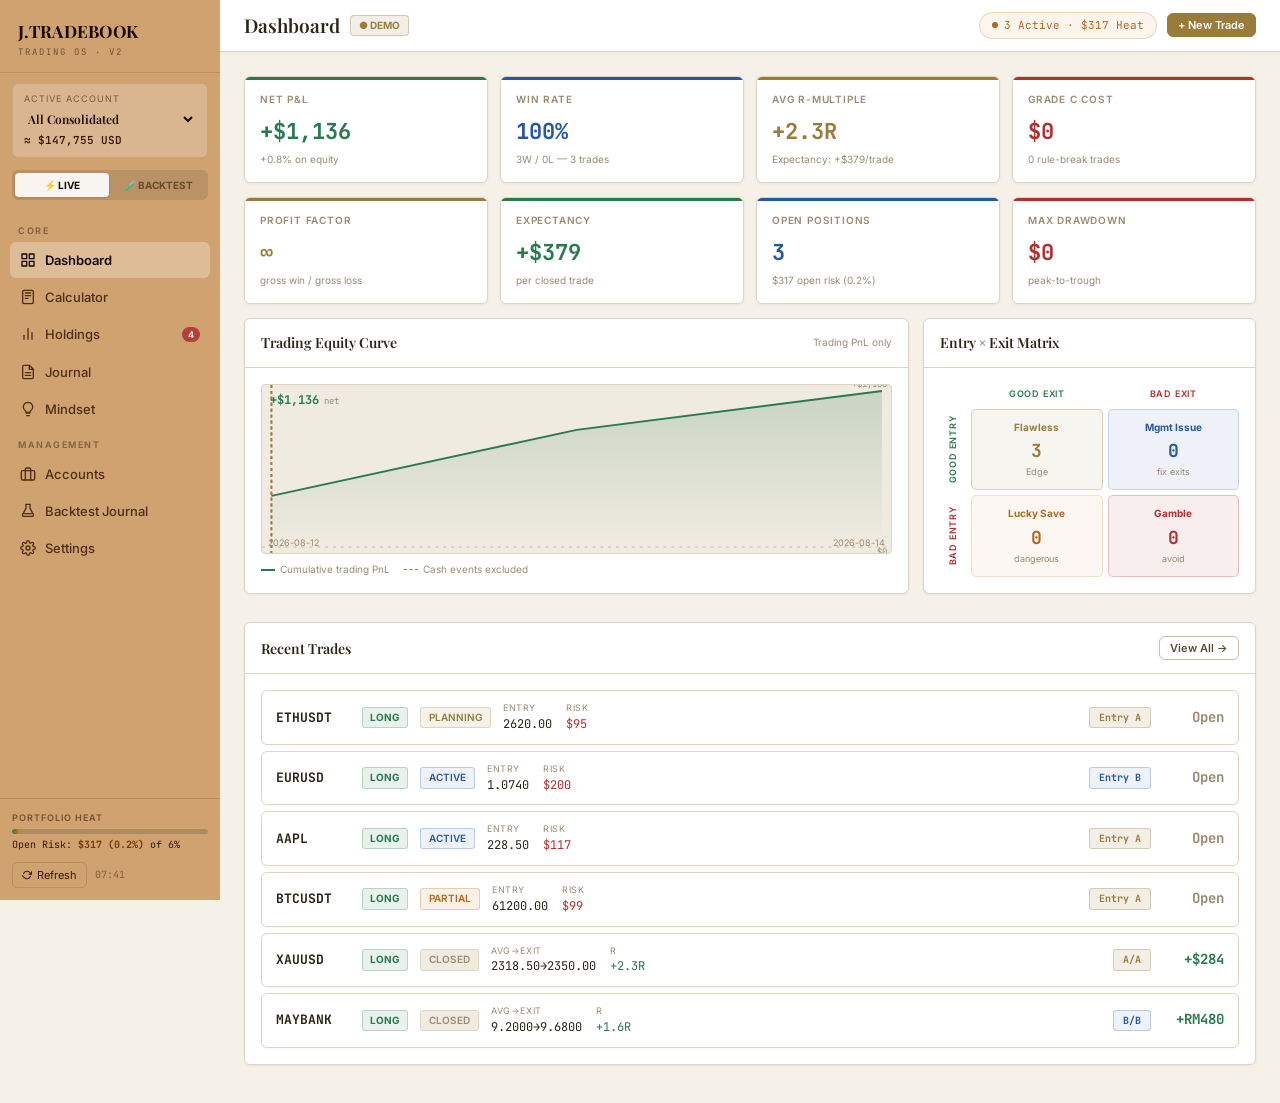
==== projects/public/index.html @ 76ce9bfc "Holdings: per-fill capital breakdown, add-to-position sizer, live risk, take-profit slider" ====
<!DOCTYPE html>
<html lang="en">
<head>
  <meta charset="UTF-8">
  <meta name="viewport" content="width=device-width, initial-scale=1.0">
  <title>J.Tradebook — Trading OS</title>
  <link rel="preconnect" href="https://fonts.googleapis.com">
  <link rel="preconnect" href="https://fonts.gstatic.com" crossorigin>
  <link href="https://fonts.googleapis.com/css2?family=Playfair+Display:wght@400;600;700&family=JetBrains+Mono:wght@400;500;600&family=Inter:wght@300;400;500;600&display=swap" rel="stylesheet">
  <link rel="stylesheet" href="css/base.css?v=14">
  <link rel="stylesheet" href="css/layout.css?v=14">
  <link rel="stylesheet" href="css/components.css?v=14">
</head>
<body>

  <div class="shell">

  <!-- Sidebar -->
  <nav id="sidebar">
    <div class="sb-brand">
      <div class="sb-title">J.TRADEBOOK</div>
      <div class="sb-sub">Trading OS · V2</div>
    </div>

    <!-- Account switcher -->
    <div class="sb-acct">
      <div class="sb-acct-label">Active Account</div>
      <select class="sb-acct-select" id="acct-switch" onchange="setActiveAccount(this.value)"></select>
      <div class="sb-acct-bal" id="acct-switch-bal">—</div>
    </div>

    <!-- Mode toggle -->
    <div class="sb-mode">
      <button class="sb-mode-btn active" id="btn-live" onclick="setMode('LIVE')">⚡ LIVE</button>
      <button class="sb-mode-btn" id="btn-backtest" onclick="setMode('BACKTEST')">🧪 BACKTEST</button>
    </div>

    <div class="sb-nav">
      <div class="sb-sec">Core</div>
      <div class="nav-item" data-page="p-dashboard" onclick="nav('p-dashboard')">
        <svg class="nav-icon" viewBox="0 0 24 24" fill="none" stroke="currentColor" stroke-width="2" stroke-linecap="round" stroke-linejoin="round"><rect x="3" y="3" width="7" height="7"/><rect x="14" y="3" width="7" height="7"/><rect x="14" y="14" width="7" height="7"/><rect x="3" y="14" width="7" height="7"/></svg>
        Dashboard
      </div>
      <div class="nav-item" data-page="p-calculator" onclick="nav('p-calculator')">
        <svg class="nav-icon" viewBox="0 0 24 24" fill="none" stroke="currentColor" stroke-width="2" stroke-linecap="round" stroke-linejoin="round"><rect x="4" y="2" width="16" height="20" rx="2"/><line x1="8" y1="6" x2="16" y2="6"/><line x1="8" y1="10" x2="16" y2="10"/><line x1="8" y1="14" x2="12" y2="14"/></svg>
        Calculator
      </div>
      <div class="nav-item" data-page="p-holdings" onclick="nav('p-holdings')">
        <svg class="nav-icon" viewBox="0 0 24 24" fill="none" stroke="currentColor" stroke-width="2" stroke-linecap="round" stroke-linejoin="round"><line x1="18" y1="20" x2="18" y2="10"/><line x1="12" y1="20" x2="12" y2="4"/><line x1="6" y1="20" x2="6" y2="14"/></svg>
        Holdings<span class="nav-badge" id="badge-holdings" style="display:none">0</span>
      </div>
      <div class="nav-item" data-page="p-journal" onclick="nav('p-journal')">
        <svg class="nav-icon" viewBox="0 0 24 24" fill="none" stroke="currentColor" stroke-width="2" stroke-linecap="round" stroke-linejoin="round"><path d="M14 2H6a2 2 0 0 0-2 2v16a2 2 0 0 0 2 2h12a2 2 0 0 0 2-2V8z"/><polyline points="14 2 14 8 20 8"/><line x1="16" y1="13" x2="8" y2="13"/><line x1="16" y1="17" x2="8" y2="17"/></svg>
        Journal<span class="nav-badge" id="badge-journal" style="display:none">0</span>
      </div>
      <div class="nav-item" data-page="p-mindset" onclick="nav('p-mindset')">
        <svg class="nav-icon" viewBox="0 0 24 24" fill="none" stroke="currentColor" stroke-width="2" stroke-linecap="round" stroke-linejoin="round"><path d="M9 18h6"/><path d="M10 22h4"/><path d="M12 2a7 7 0 0 0-4 12.7c.6.5 1 1.3 1 2.1v.2h6v-.2c0-.8.4-1.6 1-2.1A7 7 0 0 0 12 2z"/></svg>
        Mindset
      </div>

      <div class="sb-sec">Management</div>
      <div class="nav-item" data-page="p-accounts" onclick="nav('p-accounts')">
        <svg class="nav-icon" viewBox="0 0 24 24" fill="none" stroke="currentColor" stroke-width="2" stroke-linecap="round" stroke-linejoin="round"><rect x="2" y="7" width="20" height="14" rx="2"/><path d="M16 21V5a2 2 0 0 0-2-2h-4a2 2 0 0 0-2 2v16"/></svg>
        Accounts
      </div>
      <div class="nav-item" data-page="p-backtest" onclick="nav('p-backtest')">
        <svg class="nav-icon" viewBox="0 0 24 24" fill="none" stroke="currentColor" stroke-width="2" stroke-linecap="round" stroke-linejoin="round"><path d="M9 2v6l-5 9a2 2 0 0 0 1.8 3h12.4a2 2 0 0 0 1.8-3l-5-9V2"/><line x1="9" y1="2" x2="15" y2="2"/><line x1="7" y1="16" x2="17" y2="16"/></svg>
        Backtest Journal
      </div>
      <div class="nav-item" data-page="p-settings" onclick="nav('p-settings')">
        <svg class="nav-icon" viewBox="0 0 24 24" fill="none" stroke="currentColor" stroke-width="2" stroke-linecap="round" stroke-linejoin="round"><circle cx="12" cy="12" r="3"/><path d="M19.4 15a1.65 1.65 0 0 0 .33 1.82l.06.06a2 2 0 0 1-2.83 2.83l-.06-.06a1.65 1.65 0 0 0-1.82-.33 1.65 1.65 0 0 0-1 1.51V21a2 2 0 0 1-4 0v-.09A1.65 1.65 0 0 0 9 19.4a1.65 1.65 0 0 0-1.82.33l-.06.06a2 2 0 0 1-2.83-2.83l.06-.06A1.65 1.65 0 0 0 4.6 15a1.65 1.65 0 0 0-1.51-1H3a2 2 0 0 1 0-4h.09A1.65 1.65 0 0 0 4.6 9a1.65 1.65 0 0 0-.33-1.82l-.06-.06a2 2 0 0 1 2.83-2.83l.06.06A1.65 1.65 0 0 0 9 4.6a1.65 1.65 0 0 0 1-1.51V3a2 2 0 0 1 4 0v.09a1.65 1.65 0 0 0 1 1.51 1.65 1.65 0 0 0 1.82-.33l.06-.06a2 2 0 0 1 2.83 2.83l-.06.06a1.65 1.65 0 0 0-.33 1.82V9a1.65 1.65 0 0 0 1.51 1H21a2 2 0 0 1 0 4h-.09a1.65 1.65 0 0 0-1.51 1z"/></svg>
        Settings
      </div>
    </div>

    <div class="sb-foot">
      <div class="heat-label">Portfolio Heat</div>
      <div class="heat-bar"><div class="heat-fill" id="sb-heat-fill"></div></div>
      <div class="heat-val" id="sb-heat-val">Open Risk: <span>—</span></div>
      <div style="margin-top:10px;display:flex;align-items:center;gap:8px;">
        <button onclick="_refreshData()" id="sb-refresh-btn" title="Refresh" style="display:flex;align-items:center;gap:5px;padding:5px 9px;border:1px solid rgba(100,60,20,0.2);border-radius:var(--radius-sm);background:transparent;color:var(--sb-text);font-size:11px;cursor:pointer;">
          <svg width="10" height="10" viewBox="0 0 24 24" fill="none" stroke="currentColor" stroke-width="2.5" stroke-linecap="round" stroke-linejoin="round"><polyline points="23 4 23 10 17 10"/><path d="M3.51 9a9 9 0 0 1 14.85-3.36L23 10M1 14l4.64 4.36A9 9 0 0 0 20.49 15"/></svg>
          Refresh
        </button>
        <span id="sb-last-updated" style="font-size:10px;color:var(--sb-text);opacity:0.5;font-family:var(--mono);">—</span>
      </div>
    </div>
  </nav>
  <div class="sb-backdrop" id="sb-backdrop" onclick="closeSidebar()"></div>

  <!-- Main -->
  <main id="main">
    <header class="topbar">
      <div class="topbar-l">
        <button class="hamburger" onclick="openSidebar()" aria-label="Menu">
          <svg viewBox="0 0 24 24" fill="none" stroke-width="2" stroke-linecap="round"><line x1="3" y1="6" x2="21" y2="6"/><line x1="3" y1="12" x2="21" y2="12"/><line x1="3" y1="18" x2="21" y2="18"/></svg>
        </button>
        <div class="page-title" id="page-title">Dashboard</div>
        <div class="mock-badge" id="mock-badge">🧪 BACKTEST</div>
      </div>
      <div class="topbar-r">
        <div class="heat-badge" id="topbar-heat"><div class="dot"></div><span id="topbar-heat-txt">—</span></div>
        <button class="btn btn-gold btn-sm" onclick="nav('p-calculator')">+ New Trade</button>
      </div>
    </header>

    <div class="content">
      <div class="page" id="p-dashboard"></div>
      <div class="page" id="p-calculator"></div>
      <div class="page" id="p-holdings"></div>
      <div class="page" id="p-journal"></div>
      <div class="page" id="p-mindset"></div>
      <div class="page" id="p-accounts"></div>
      <div class="page" id="p-backtest"></div>
      <div class="page" id="p-settings"></div>
    </div>
  </main>

  </div><!-- /.shell -->

  <!-- Mobile bottom nav -->
  <nav id="mobile-nav">
    <div class="mobile-nav-inner">
      <div class="mobile-tab" data-page="p-dashboard" onclick="nav('p-dashboard')">
        <svg class="mobile-tab-icon" viewBox="0 0 24 24" fill="none" stroke="currentColor" stroke-width="2" stroke-linecap="round" stroke-linejoin="round"><rect x="3" y="3" width="7" height="7"/><rect x="14" y="3" width="7" height="7"/><rect x="14" y="14" width="7" height="7"/><rect x="3" y="14" width="7" height="7"/></svg>
        <span>Dash</span>
      </div>
      <div class="mobile-tab" data-page="p-calculator" onclick="nav('p-calculator')">
        <svg class="mobile-tab-icon" viewBox="0 0 24 24" fill="none" stroke="currentColor" stroke-width="2" stroke-linecap="round" stroke-linejoin="round"><rect x="4" y="2" width="16" height="20" rx="2"/><line x1="8" y1="6" x2="16" y2="6"/><line x1="8" y1="10" x2="16" y2="10"/></svg>
        <span>Calc</span>
      </div>
      <div class="mobile-tab" data-page="p-holdings" onclick="nav('p-holdings')">
        <svg class="mobile-tab-icon" viewBox="0 0 24 24" fill="none" stroke="currentColor" stroke-width="2" stroke-linecap="round" stroke-linejoin="round"><line x1="18" y1="20" x2="18" y2="10"/><line x1="12" y1="20" x2="12" y2="4"/><line x1="6" y1="20" x2="6" y2="14"/></svg>
        <span>Holdings</span>
      </div>
      <div class="mobile-tab" data-page="p-journal" onclick="nav('p-journal')">
        <svg class="mobile-tab-icon" viewBox="0 0 24 24" fill="none" stroke="currentColor" stroke-width="2" stroke-linecap="round" stroke-linejoin="round"><path d="M14 2H6a2 2 0 0 0-2 2v16a2 2 0 0 0 2 2h12a2 2 0 0 0 2-2V8z"/><polyline points="14 2 14 8 20 8"/></svg>
        <span>Journal</span>
      </div>
    </div>
  </nav>

  <!-- Modal + toast mount points -->
  <div id="modal-root"></div>
  <div id="toast-wrap"></div>

  <!-- Loader -->
  <div id="app-loader" style="position:fixed;inset:0;background:#f0ebe2;display:flex;align-items:center;justify-content:center;z-index:9999;flex-direction:column;gap:12px;">
    <div style="font-family:'Playfair Display',serif;font-size:22px;font-weight:700;color:#1c1108;">J.Tradebook</div>
    <div style="font-size:13px;color:#7a6550;">Loading your data...</div>
  </div>

  <!-- Scripts — load order matters -->
  <script src="js/data.js?v=14"></script>
  <script src="js/utils.js?v=14"></script>
  <script src="js/charts.js?v=14"></script>
  <script src="js/ui.js?v=14"></script>
  <script src="js/router.js?v=14"></script>
  <script src="pages/dashboard.js?v=14"></script>
  <script src="pages/calculator.js?v=14"></script>
  <script src="pages/holdings.js?v=14"></script>
  <script src="pages/journal.js?v=14"></script>
  <script src="pages/mindset.js?v=14"></script>
  <script src="pages/accounts.js?v=14"></script>
  <script src="pages/backtest.js?v=14"></script>
  <script src="pages/settings.js?v=14"></script>
  <script src="js/app.js?v=14"></script>

</body>
</html>
---- projects/public/css/base.css ----
/* ============================================================
   J.TRADEBOOK V2 — BASE (design tokens, resets, typography)
   ============================================================ */
:root{
  /* Sidebar */
  --sb-bg:#cfa270; --sb-text:#3a1a06; --sb-active:rgba(255,255,255,0.28); --sb-w:220px;

  /* Surfaces (cream light theme) */
  --bg:#f5f0e8; --surface:#fff; --surface2:#f0ebe0;
  --border:#ddd5c0; --border2:#c8bda8;
  --text:#2c2416; --text2:#5c4e38; --muted:#9a8a72;

  /* Accents */
  --gold:#9a7c3a; --gold2:#b89448; --gold-dim:rgba(154,124,58,0.10);
  --green:#2a7a50; --green-bg:rgba(42,122,80,0.10); --green-bd:rgba(42,122,80,0.25);
  --red:#b03030;   --red-bg:rgba(176,48,48,0.08);   --red-bd:rgba(176,48,48,0.25);
  --blue:#2558a0;  --blue-bg:rgba(37,88,160,0.08);
  --amber:#b06820;

  --r:6px; --radius-sm:5px;
  --font-d:'Playfair Display',Georgia,'Times New Roman',serif;
  --font:'Inter',-apple-system,BlinkMacSystemFont,'Segoe UI',Roboto,Helvetica,Arial,sans-serif;
  --font-body:var(--font);
  --mono:'JetBrains Mono',ui-monospace,'SF Mono',Menlo,Consolas,'Liberation Mono',monospace;
  --font-mono:var(--mono);
}

*{margin:0;padding:0;box-sizing:border-box;}
html,body{height:100%;}
body{background:var(--bg);color:var(--text);font-family:var(--font);font-size:13.5px;line-height:1.55;
  -webkit-font-smoothing:antialiased;-moz-osx-font-smoothing:grayscale;text-rendering:optimizeLegibility;
  -webkit-text-size-adjust:100%;}

a{color:inherit;text-decoration:none;}
button{font-family:var(--font);cursor:pointer;}
input,select,textarea{font-family:var(--font);}

/* Typographic helpers */
.mono{font-family:var(--mono);}
.text-pos{color:var(--green);}
.text-neg{color:var(--red);}
.text-muted{color:var(--muted);}
.text-gold{color:var(--gold);}

/* Scrollbar */
::-webkit-scrollbar{width:5px;height:5px;}
::-webkit-scrollbar-thumb{background:var(--border2);border-radius:3px;}
::-webkit-scrollbar-track{background:transparent;}
---- projects/public/css/layout.css ----
/* ============================================================
   J.TRADEBOOK V2 — LAYOUT (shell, sidebar, topbar, mobile nav)
   ============================================================ */

/* SHELL — sidebar + main are flex columns; overlap is structurally impossible */
.shell{display:flex;align-items:stretch;min-height:100vh;}

/* SIDEBAR (in-flow on desktop, sticky) */
#sidebar{width:var(--sb-w);flex:0 0 var(--sb-w);background:var(--sb-bg);position:sticky;top:0;align-self:flex-start;height:100vh;display:flex;flex-direction:column;z-index:300;overflow-y:auto;}
.sb-brand{padding:18px 18px 12px;border-bottom:1px solid rgba(100,60,20,0.2);}
.sb-title{font-family:var(--font-d);font-size:17px;font-weight:700;color:#1a0800;letter-spacing:0.3px;}
.sb-sub{font-family:var(--mono);font-size:9px;color:rgba(58,26,6,0.6);letter-spacing:2px;text-transform:uppercase;margin-top:2px;}

/* Account switcher */
.sb-acct{margin:10px 12px 4px;background:rgba(255,255,255,0.22);border:1px solid rgba(100,60,20,0.15);border-radius:var(--r);padding:8px 11px;position:relative;}
.sb-acct-label{font-size:9px;color:rgba(58,26,6,0.6);text-transform:uppercase;letter-spacing:1px;margin-bottom:3px;}
.sb-acct-select{width:100%;background:transparent;border:none;outline:none;font-family:var(--font-d);font-size:12px;color:#1a0800;font-weight:600;cursor:pointer;}
.sb-acct-bal{font-family:var(--mono);font-size:11px;color:#3a1a06;font-weight:600;margin-top:2px;}

/* Mode toggle */
.sb-mode{margin:8px 12px;display:flex;background:rgba(0,0,0,0.1);border-radius:var(--r);padding:3px;gap:2px;}
.sb-mode-btn{flex:1;padding:6px;border-radius:4px;font-size:10px;font-weight:700;text-align:center;cursor:pointer;border:none;background:transparent;color:rgba(58,26,6,0.6);transition:all 0.15s;}
.sb-mode-btn.active{background:rgba(255,255,255,0.9);color:#1a0800;box-shadow:0 1px 3px rgba(0,0,0,0.1);}
.sb-mode-btn.active.mock{background:var(--blue);color:#fff;}

/* Nav */
.sb-nav{padding:6px 10px;flex:1;}
.sb-sec{font-size:9px;color:rgba(58,26,6,0.5);text-transform:uppercase;letter-spacing:1.5px;padding:10px 8px 4px;font-weight:600;}
.nav-item{display:flex;align-items:center;gap:9px;padding:8px 10px;border-radius:var(--r);cursor:pointer;color:var(--sb-text);font-size:13px;font-weight:500;margin-bottom:1px;transition:all 0.15s;opacity:0.85;}
.nav-item:hover{background:rgba(255,255,255,0.2);opacity:1;}
.nav-item.active{background:var(--sb-active);color:#1a0800;font-weight:600;opacity:1;}
.nav-icon{width:16px;height:16px;flex-shrink:0;}
.nav-badge{margin-left:auto;background:var(--red);color:#fff;font-size:9px;font-weight:700;padding:1px 6px;border-radius:10px;}

/* Sidebar footer — portfolio heat */
.sb-foot{padding:12px;border-top:1px solid rgba(100,60,20,0.2);}
.heat-label{font-size:9px;color:rgba(58,26,6,0.6);text-transform:uppercase;letter-spacing:1px;margin-bottom:4px;font-weight:600;}
.heat-bar{height:5px;background:rgba(0,0,0,0.15);border-radius:3px;overflow:hidden;margin-bottom:3px;}
.heat-fill{height:100%;width:0%;background:linear-gradient(90deg,#2a7a50,#c47a20);border-radius:3px;transition:width .3s;}
.heat-val{font-family:var(--mono);font-size:10px;color:#3a1a06;}
.heat-val span{color:#7a3800;font-weight:700;}

/* MAIN — flexes to fill the rest; never sits under the sidebar */
#main{flex:1 1 0;min-width:0;min-height:100vh;display:flex;flex-direction:column;}
.topbar{background:var(--surface);border-bottom:1px solid var(--border);padding:0 24px;height:52px;display:flex;align-items:center;justify-content:space-between;position:sticky;top:0;z-index:90;box-shadow:0 1px 3px rgba(44,36,22,0.05);}
.topbar-l{display:flex;align-items:center;gap:10px;}
.page-title{font-family:var(--font-d);font-size:19px;font-weight:600;}
.mock-badge{display:none;background:rgba(37,88,160,.1);border:1px solid rgba(37,88,160,.3);border-radius:4px;padding:2px 8px;font-size:10px;color:var(--blue);font-weight:700;}
.topbar-r{display:flex;align-items:center;gap:10px;}
.heat-badge{display:flex;align-items:center;gap:6px;background:rgba(196,122,32,.08);border:1px solid rgba(196,122,32,.25);border-radius:20px;padding:4px 12px;font-family:var(--mono);font-size:11px;color:var(--amber);}
.dot{width:6px;height:6px;border-radius:50%;background:var(--amber);animation:pulse 2s infinite;}
@keyframes pulse{0%,100%{opacity:1}50%{opacity:.35}}

.content{padding:24px;flex:1;}
.page{display:none;}
.page.active{display:block;}

/* MOBILE NAV */
#mobile-nav{display:none;position:fixed;bottom:0;left:0;right:0;background:var(--surface);border-top:1px solid var(--border);padding:8px 0 calc(10px + env(safe-area-inset-bottom));z-index:200;box-shadow:0 -2px 10px rgba(44,36,22,.06);}
.mobile-nav-inner{display:flex;justify-content:space-around;}
.mobile-tab{display:flex;flex-direction:column;align-items:center;gap:3px;padding:5px 12px;cursor:pointer;font-size:9px;color:var(--muted);text-transform:uppercase;letter-spacing:.8px;}
.mobile-tab.active{color:var(--gold);}
.mobile-tab-icon{width:18px;height:18px;}

/* Hamburger (mobile sidebar toggle) */
.hamburger{display:none;background:none;border:none;padding:4px;margin-right:4px;}
.hamburger svg{width:20px;height:20px;stroke:var(--text);}
.sb-backdrop{display:none;position:fixed;inset:0;background:rgba(0,0,0,.3);z-index:290;}

@media(max-width:900px){
  /* off-canvas drawer: fixed removes it from flow so main is full width */
  #sidebar{position:fixed;top:0;left:0;bottom:0;height:100vh;flex-basis:auto;transform:translateX(-100%);transition:transform .2s;width:min(84vw,280px);box-shadow:2px 0 18px rgba(0,0,0,.18);}
  #sidebar.open{transform:translateX(0);}
  .sb-backdrop.show{display:block;}
  /* leave room for the fixed bottom nav (incl. iOS home indicator) */
  #main{padding-bottom:calc(78px + env(safe-area-inset-bottom));}
  #mobile-nav{display:block;}
  .topbar{padding:0 12px;gap:8px;height:50px;}
  .page-title{font-size:16px;}
  .content{padding:12px;}
  .hamburger{display:block;}
  /* compact heat badge stays visible so open risk is glanceable on mobile */
  .heat-badge{padding:3px 9px;font-size:10px;gap:4px;}
  .topbar-r{gap:6px;}
}
@media(max-width:400px){
  .heat-badge{display:none;}   /* very narrow: drop badge, heat still in drawer + Holdings banner */
}
---- projects/public/css/components.css ----
/* ============================================================
   J.TRADEBOOK V2 — COMPONENTS
   ============================================================ */

/* KPI — fluid: fills the row, wraps gracefully at any width */
.kpi-row{display:grid;grid-template-columns:repeat(auto-fit,minmax(155px,1fr));gap:12px;margin-bottom:14px;}
.kpi{background:var(--surface);border:1px solid var(--border);border-radius:var(--r);padding:15px;position:relative;overflow:hidden;box-shadow:0 1px 3px rgba(44,36,22,0.05);}
.kpi::after{content:'';position:absolute;top:0;left:0;right:0;height:3px;}
.kpi.g::after{background:var(--green)} .kpi.r::after{background:var(--red)}
.kpi.o::after{background:var(--gold)} .kpi.b::after{background:var(--blue)}
.kpi-l{font-size:10px;color:var(--muted);text-transform:uppercase;letter-spacing:.8px;margin-bottom:7px;font-weight:600;}
.kpi-v{font-family:var(--mono);font-size:22px;font-weight:700;}
.kpi-v.g{color:var(--green)} .kpi-v.r{color:var(--red)} .kpi-v.o{color:var(--gold)} .kpi-v.b{color:var(--blue)}
.kpi-s{font-size:10px;color:var(--muted);margin-top:3px;}

/* CARD */
.card{background:var(--surface);border:1px solid var(--border);border-radius:var(--r);box-shadow:0 1px 3px rgba(44,36,22,0.05);margin-bottom:14px;}
.card-h{padding:13px 16px;border-bottom:1px solid var(--border);display:flex;align-items:center;justify-content:space-between;gap:10px;}
.card-t{font-family:var(--font-d);font-size:14px;font-weight:600;}
.card-b{padding:16px;}
.g32{display:grid;grid-template-columns:2fr 1fr;gap:14px;margin-bottom:14px;}
@media(max-width:1040px){ .g32{grid-template-columns:1fr;} }
.divider{height:1px;background:var(--border);margin:14px 0;}
.empty{text-align:center;color:var(--muted);font-size:12px;padding:28px 10px;}

/* EQUITY */
.eq{width:100%;height:170px;background:var(--surface2);border-radius:4px;border:1px solid var(--border);position:relative;overflow:hidden;}
.eq-grid{position:absolute;left:0;right:0;border-top:1px dashed var(--border);}
.eq-legend{display:flex;gap:14px;margin-top:8px;}
.eq-legend > div{display:flex;align-items:center;gap:5px;font-size:10px;color:var(--muted);}

/* MATRIX */
.mx{display:grid;grid-template-columns:26px 1fr 1fr;grid-template-rows:20px 1fr 1fr;gap:5px;}
.mx-l{display:flex;align-items:center;justify-content:center;font-size:9px;color:var(--muted);text-transform:uppercase;letter-spacing:.8px;font-weight:600;text-align:center;}
.mx-c{padding:10px 8px;border-radius:5px;border:1px solid var(--border);background:var(--surface2);text-align:center;}
.mc-n{font-size:10px;font-weight:700;margin-bottom:2px;}
.mc-v{font-family:var(--mono);font-size:18px;font-weight:700;margin-top:2px;}
.mc-s{font-size:9px;color:var(--muted);}
.mx-aa{background:rgba(154,124,58,.08);border-color:rgba(154,124,58,.3);} .mx-aa .mc-n{color:var(--gold);}
.mx-ab{background:var(--blue-bg);border-color:rgba(37,88,160,.2);} .mx-ab .mc-n{color:var(--blue);}
.mx-ba{background:rgba(196,122,32,.06);border-color:rgba(196,122,32,.2);} .mx-ba .mc-n{color:var(--amber);}
.mx-bb{background:var(--red-bg);border-color:var(--red-bd);} .mx-bb .mc-n{color:var(--red);}

/* TRADE ROWS */
.tlist{display:flex;flex-direction:column;gap:6px;}
.tcard{background:var(--surface);border:1px solid var(--border);border-radius:var(--r);overflow:hidden;box-shadow:0 1px 3px rgba(44,36,22,0.04);}
.tcard.flag{border-color:rgba(176,48,48,.3);}
.trow{display:flex;align-items:center;gap:10px 12px;padding:10px 14px;cursor:pointer;transition:all .15s;flex-wrap:wrap;}
.trow:hover{background:var(--surface2);}
.tsym{font-family:var(--mono);font-size:13px;font-weight:700;width:74px;flex-shrink:0;overflow:hidden;text-overflow:ellipsis;}
.tdir{font-size:10px;font-weight:700;padding:2px 7px;border-radius:3px;flex-shrink:0;}
.dl{background:var(--green-bg);color:var(--green);border:1px solid var(--green-bd);}
.ds{background:var(--red-bg);color:var(--red);border:1px solid var(--red-bd);}
.tstat{font-size:10px;font-weight:600;padding:2px 8px;border-radius:3px;flex-shrink:0;}
.sp{background:rgba(154,124,58,.1);color:var(--gold);border:1px solid rgba(154,124,58,.25);}
.sa{background:var(--blue-bg);color:var(--blue);border:1px solid rgba(37,88,160,.25);}
.sc{background:var(--surface2);color:var(--muted);border:1px solid var(--border);}
.spt{background:rgba(196,122,32,.1);color:var(--amber);border:1px solid rgba(196,122,32,.3);}
.tinfo{flex:1;display:flex;gap:14px;flex-wrap:wrap;min-width:0;}
.tf{display:flex;flex-direction:column;}
.tfl{font-size:9px;color:var(--muted);text-transform:uppercase;letter-spacing:.6px;}
.tfv{font-family:var(--mono);font-size:12px;}
.gpill{padding:2px 9px;border-radius:3px;font-size:10px;font-weight:700;font-family:var(--mono);white-space:nowrap;}
.ga{background:rgba(154,124,58,.12);color:var(--gold);border:1px solid rgba(154,124,58,.3);}
.gb{background:var(--blue-bg);color:var(--blue);border:1px solid rgba(37,88,160,.25);}
.gc{background:var(--red-bg);color:var(--red);border:1px solid var(--red-bd);}
.tpnl{font-family:var(--mono);font-size:14px;font-weight:700;min-width:65px;text-align:right;}
.review-flag{background:var(--red-bg);border:1px solid var(--red-bd);color:var(--red);padding:2px 8px;border-radius:3px;font-size:10px;font-weight:700;white-space:nowrap;}

/* EXPAND DETAIL */
.tdetail{display:none;padding:12px 14px;border-top:1px solid var(--border);background:var(--surface2);}
.tdetail.show{display:block;}
.cpair{display:grid;grid-template-columns:1fr 1fr;gap:8px;margin-bottom:12px;}
.cslot{display:flex;flex-direction:column;gap:3px;}
.cthumb{background:var(--surface);border:1px solid var(--border);border-radius:5px;height:110px;display:flex;align-items:center;justify-content:center;flex-direction:column;gap:4px;cursor:pointer;transition:border .15s;overflow:hidden;position:relative;}
.cthumb:hover{border-color:var(--gold);}
.cthumb.filled{border-color:var(--green);padding:0;}
.cthumb img{width:100%;height:100%;object-fit:cover;}
.cthumb-icon{font-size:20px;opacity:.4;}
.cthumb-cap{font-size:9px;color:var(--muted);text-transform:uppercase;letter-spacing:.5px;}
.cslot-label{font-size:9px;color:var(--muted);text-align:center;text-transform:uppercase;}
.cthumb .rm{position:absolute;top:4px;right:4px;background:rgba(0,0,0,.5);color:#fff;border:none;border-radius:3px;font-size:10px;padding:1px 5px;display:none;cursor:pointer;}
.cthumb.filled:hover .rm{display:block;}
/* ── flexible tagged screenshots ── */
.shotgrid{display:grid;grid-template-columns:repeat(auto-fill,minmax(118px,1fr));gap:8px;margin-bottom:12px;}
.shotcell{cursor:zoom-in;}
.cthumb.addshot{border-style:dashed;cursor:pointer;}
.cthumb.addshot .cthumb-icon{opacity:.5;}
.shot-meta{display:flex;justify-content:center;margin-top:3px;}
.shot-tf{width:auto;min-width:74px;max-width:96px;padding:6px 8px;font-size:13px;font-weight:600;line-height:1.2;text-align:center;color:var(--text);background:var(--surface);border:1px solid var(--border2);border-radius:5px;cursor:pointer;}
.shot-tflabel{font-size:10px;color:var(--text2);font-weight:700;text-transform:uppercase;letter-spacing:.5px;border:1px solid var(--border);border-radius:3px;padding:2px 8px;background:var(--surface2);}
.tf-pick{display:flex;gap:16px;align-items:center;flex-wrap:wrap;margin-bottom:12px;background:var(--surface2);border:1px solid var(--border);border-radius:6px;padding:9px 12px;}
.tf-lab{display:flex;align-items:center;gap:7px;font-size:11px;font-weight:700;color:var(--text2);text-transform:uppercase;letter-spacing:.5px;}
.tf-lab .shot-tf{min-width:80px;}
/* ── pre/post review blocks ── */
.jblock{border:1px solid var(--border);border-radius:7px;padding:12px;margin-bottom:12px;background:var(--surface);}
.jblock.jpre{border-left:3px solid var(--gold);}
.jblock.jpost{border-left:3px solid var(--blue);}
.jblock-h{font-size:12px;font-weight:700;letter-spacing:.5px;margin-bottom:10px;display:flex;align-items:baseline;gap:8px;}
.jblock-h span{font-size:10px;font-weight:400;color:var(--muted);text-transform:none;letter-spacing:0;}
.jstat{display:flex;flex-wrap:wrap;gap:6px 14px;align-items:center;font-family:var(--mono);font-size:12px;background:var(--surface2);border:1px solid var(--border);border-radius:6px;padding:8px 12px;margin-bottom:10px;}
.jstat span{white-space:nowrap;}
.jstat span:first-child{font-weight:700;}
/* ── TRADE REPORT (pop-out) ── */
.rep-head{display:flex;flex-direction:column;gap:3px;position:relative;padding-bottom:12px;border-bottom:1px solid var(--border);margin-bottom:14px;}
.rep-title{display:flex;align-items:center;gap:8px;flex-wrap:wrap;}
.rep-tk{font-family:var(--font-d);font-size:22px;font-weight:700;letter-spacing:.5px;}
.rep-sub{font-size:12px;color:var(--muted);font-family:var(--mono);}
.rep-editbtn{position:absolute;top:0;right:0;}
.rep-tiles{display:grid;grid-template-columns:repeat(auto-fit,minmax(120px,1fr));gap:8px;margin-bottom:14px;}
.rep-tile{background:var(--surface2);border:1px solid var(--border);border-radius:6px;padding:10px 12px;}
.rep-tl{font-size:9px;color:var(--muted);text-transform:uppercase;letter-spacing:.5px;margin-bottom:4px;}
.rep-tv{font-family:var(--mono);font-size:18px;font-weight:700;}
.rep-tv.g{color:var(--green);} .rep-tv.r{color:var(--red);}
.rep-kv{display:grid;grid-template-columns:repeat(auto-fit,minmax(105px,1fr));gap:1px;background:var(--border);border:1px solid var(--border);border-radius:6px;overflow:hidden;margin-bottom:16px;}
.rep-kvi{background:var(--surface);padding:8px 11px;}
.rep-kvl{font-size:9px;color:var(--muted);text-transform:uppercase;letter-spacing:.4px;margin-bottom:3px;}
.rep-kvv{font-family:var(--mono);font-size:13px;font-weight:600;}
.rep-sec{margin-bottom:16px;}
.rep-sech{font-size:11px;font-weight:700;letter-spacing:1px;color:var(--gold);border-bottom:1px solid var(--border);padding-bottom:5px;margin-bottom:10px;}
.rep-lbl{font-size:9px;color:var(--muted);text-transform:uppercase;letter-spacing:.5px;margin:10px 0 5px;}
.rep-note{font-size:13px;line-height:1.55;white-space:pre-wrap;background:var(--surface2);border:1px solid var(--border);border-radius:5px;padding:9px 11px;}
.rep-muted{color:var(--muted);font-size:12px;}
.rep-tf{font-size:12px;color:var(--text2);margin-bottom:10px;font-family:var(--mono);}
.rep-noshot{font-size:11px;color:var(--muted);padding:10px;border:1px dashed var(--border);border-radius:5px;text-align:center;}
.repshots{display:grid;grid-template-columns:repeat(auto-fit,minmax(220px,1fr));gap:10px;margin-bottom:6px;}
.repshot{margin:0;border:1px solid var(--border);border-radius:6px;overflow:hidden;cursor:zoom-in;background:var(--surface2);}
.repshot img{width:100%;display:block;max-height:340px;object-fit:contain;background:#000;}
.repshot figcaption{font-size:10px;font-weight:700;letter-spacing:.5px;color:var(--text2);text-align:center;padding:5px;background:var(--surface);text-transform:uppercase;}
.rep-fills{display:flex;flex-direction:column;gap:4px;font-family:var(--mono);font-size:12px;}
.rep-fill{display:flex;gap:10px;align-items:baseline;flex-wrap:wrap;}
.rep-fk{font-weight:700;width:36px;} .rep-fk.in{color:var(--green);} .rep-fk.out{color:var(--red);}
.rep-fp{min-width:120px;} .rep-ft{color:var(--muted);font-size:10px;} .rep-fn{color:var(--muted);}
.rep-pending{background:rgba(176,48,48,.08);border:1px solid var(--red);border-radius:5px;padding:8px 11px;font-size:12px;color:var(--text2);margin-bottom:10px;}
.rep-editbar{display:flex;align-items:center;gap:8px;flex-wrap:wrap;background:var(--surface2);border:1px solid var(--border);border-radius:6px;padding:8px 11px;margin-bottom:12px;font-size:13px;}
/* ── FULL-SCREEN CHART LIGHTBOX ── */
#lightbox{display:none;}
#lightbox.lb-open{display:flex;flex-direction:column;position:fixed;inset:0;z-index:1000;background:rgba(10,6,2,.94);}
.lb-bar{display:flex;align-items:center;justify-content:space-between;padding:12px 16px;flex-shrink:0;}
.lb-hint{color:rgba(255,255,255,.55);font-size:12px;}
.lb-x{background:rgba(255,255,255,.16);color:#fff;border:none;border-radius:7px;padding:9px 16px;font-size:14px;font-weight:600;cursor:pointer;}
.lb-x:hover{background:rgba(255,255,255,.28);}
.lb-img{flex:1;display:flex;align-items:center;justify-content:center;overflow:auto;padding:0 16px 20px;-webkit-overflow-scrolling:touch;}
.lb-img img{max-width:100%;max-height:100%;object-fit:contain;border-radius:5px;cursor:zoom-in;}
.lb-img.zoom{align-items:flex-start;justify-content:center;}
.lb-img.zoom img{max-width:none;max-height:none;width:auto;height:auto;cursor:zoom-out;}
@media (max-width:768px){ .lb-hint{display:none;} .lb-bar{padding:10px 12px;} }
/* ══ MINDSET (quotes + lessons) ══ */
.mind-head{display:flex;align-items:flex-end;justify-content:space-between;gap:12px;margin-bottom:16px;flex-wrap:wrap;}
.mind-t{font-family:var(--font-d);font-size:24px;font-weight:700;margin:0;}
.mind-sub{font-size:12px;color:var(--muted);margin-top:2px;}
.mind-empty{text-align:center;padding:40px 20px;border:1px dashed var(--border);border-radius:10px;background:var(--surface);}
.whero{position:relative;border:1px solid var(--border);border-left:4px solid var(--wc);border-radius:10px;padding:22px 26px;margin-bottom:18px;
  background:linear-gradient(135deg,color-mix(in srgb,var(--wc) 9%,var(--surface)),var(--surface));overflow:hidden;}
.whero-badge{font-size:10px;font-weight:700;letter-spacing:.6px;text-transform:uppercase;color:var(--wc);margin-bottom:8px;}
.whero-q{font-family:var(--font-d);font-size:23px;line-height:1.4;font-weight:600;font-style:italic;color:var(--text);max-width:820px;}
.whero-by{margin-top:12px;font-size:13px;color:var(--text2);font-weight:600;}
.whero-shuffle{position:absolute;top:16px;right:16px;background:var(--surface);border:1px solid var(--border);border-radius:20px;padding:5px 12px;font-size:11px;color:var(--text2);cursor:pointer;}
.whero-shuffle:hover{border-color:var(--wc);color:var(--wc);}
.chip.mini{font-size:11px;padding:4px 10px;}
.wgrid{column-count:3;column-gap:14px;}
@media (max-width:1100px){ .wgrid{column-count:2;} }
@media (max-width:640px){ .wgrid{column-count:1;} }
.wcard{break-inside:avoid;-webkit-column-break-inside:avoid;position:relative;border:1px solid var(--border);border-top:3px solid var(--wc);
  border-radius:9px;padding:16px 16px 12px;margin-bottom:14px;background:var(--surface);transition:box-shadow .15s,transform .15s;}
.wcard:hover{box-shadow:0 6px 20px rgba(28,17,8,.10);transform:translateY(-1px);}
.wq-mark{font-family:var(--font-d);font-size:44px;line-height:.4;color:var(--wc);opacity:.35;height:22px;}
.wq-text{font-family:var(--font-d);font-size:16px;line-height:1.5;font-style:italic;color:var(--text);margin:6px 0 10px;}
.wq-by{font-size:12px;font-weight:600;color:var(--text2);}
.wl-h{display:flex;align-items:center;gap:7px;font-weight:700;font-size:14px;color:var(--text);margin-bottom:7px;}
.wl-ic{font-size:15px;}
.wl-text{font-size:13px;line-height:1.6;color:var(--text2);white-space:pre-wrap;}
.wcard-foot{display:flex;align-items:center;justify-content:space-between;gap:8px;margin-top:11px;padding-top:9px;border-top:1px solid var(--border);}
.wcat{font-size:9px;font-weight:700;text-transform:uppercase;letter-spacing:.5px;border:1px solid;border-radius:20px;padding:2px 9px;}
.wdate{font-size:10px;color:var(--muted);font-family:var(--mono);}
.wstar{position:absolute;top:10px;right:10px;background:none;border:none;font-size:16px;color:var(--gold);cursor:pointer;line-height:1;opacity:.55;}
.wstar.on{opacity:1;}
.wmenu{position:absolute;top:34px;right:8px;display:none;flex-direction:column;gap:3px;}
.wcard:hover .wmenu{display:flex;}
.wmenu button{background:var(--surface2);border:1px solid var(--border);border-radius:5px;font-size:11px;padding:2px 6px;cursor:pointer;color:var(--text2);}
.wmenu button:hover{border-color:var(--gold);}
/* ══ FILLS & CAPITAL + ADD/PARTIAL sizer ══ */
.fill-row{display:grid;grid-template-columns:60px 1fr auto auto;gap:8px;align-items:baseline;font-family:var(--mono);font-size:11px;}
.fill-k{font-weight:700;}
.fill-sz{color:var(--text);}
.fill-cost{color:var(--text2);text-align:right;}
.fill-pnl{text-align:right;min-width:56px;}
.fill-note{grid-column:2/-1;color:var(--muted);font-size:10px;font-family:var(--font);}
.fill-sum{display:grid;grid-template-columns:repeat(4,1fr);gap:6px;margin-top:9px;padding-top:9px;border-top:1px solid var(--border);}
.cap-cell{background:var(--surface2);border:1px solid var(--border);border-radius:5px;padding:6px 8px;}
.cap-l{font-size:9px;color:var(--muted);text-transform:uppercase;letter-spacing:.4px;margin-bottom:2px;}
.cap-v{font-family:var(--mono);font-size:13px;font-weight:700;}
.cap-v.r{color:var(--red);} .cap-v.g{color:var(--green);}
.add-stats{display:grid;grid-template-columns:repeat(4,1fr);gap:6px;}
@media (max-width:560px){ .add-stats,.fill-sum{grid-template-columns:1fr 1fr;} }
/* range slider */
.rng{-webkit-appearance:none;appearance:none;width:100%;height:6px;border-radius:6px;background:var(--surface2);border:1px solid var(--border);outline:none;margin:2px 0;}
.rng::-webkit-slider-thumb{-webkit-appearance:none;appearance:none;width:20px;height:20px;border-radius:50%;background:var(--gold);border:2px solid var(--surface);cursor:pointer;box-shadow:0 1px 4px rgba(28,17,8,.3);}
.rng::-moz-range-thumb{width:20px;height:20px;border-radius:50%;background:var(--gold);border:2px solid var(--surface);cursor:pointer;}
/* report execution capital line */
.rep-fill{display:flex;flex-wrap:wrap;gap:8px 12px;align-items:baseline;}
.rep-fc{font-family:var(--mono);color:var(--text2);}
.rep-frp{font-family:var(--mono);}
.rep-cap{display:flex;flex-wrap:wrap;gap:8px 18px;margin-top:9px;padding-top:9px;border-top:1px solid var(--border);font-size:12px;color:var(--muted);font-family:var(--mono);}
.rep-cap b{color:var(--text);font-weight:700;}

.ptags{display:flex;flex-wrap:wrap;gap:5px;margin:8px 0;}
.ptag{padding:4px 11px;border-radius:20px;font-size:11px;font-weight:500;border:1px solid var(--border2);color:var(--text2);cursor:pointer;background:transparent;transition:all .15s;}
.ptag.sel{background:var(--gold-dim);border-color:var(--gold);color:var(--gold);font-weight:600;}
.ptag.bad.sel{background:var(--red-bg);border-color:var(--red-bd);color:var(--red);}
.rfbox{background:var(--surface);border:1px solid var(--border);border-radius:5px;padding:10px 12px;margin-top:8px;}
.rfl{font-size:9px;color:var(--muted);text-transform:uppercase;letter-spacing:.8px;margin-bottom:4px;font-weight:600;}
.rfinp{width:100%;background:transparent;border:none;outline:none;font-family:var(--font);font-size:13px;color:var(--text);resize:vertical;min-height:40px;}
.rfinp::placeholder{color:var(--muted);}
.review-done{display:flex;align-items:center;gap:6px;margin-top:8px;font-size:11px;color:var(--green);font-weight:500;}

/* JOURNAL ALERT */
.jalert{background:var(--red-bg);border:1px solid rgba(176,48,48,.2);border-radius:var(--r);padding:11px 16px;margin-bottom:14px;display:flex;align-items:center;gap:10px;}
.jat{font-size:12px;color:var(--red);font-weight:500;}

/* CALCULATOR */
.calc-card{background:var(--surface);border:1px solid var(--border);border-radius:var(--r);padding:20px;margin-bottom:14px;box-shadow:0 1px 3px rgba(44,36,22,0.05);}
.calc-t{font-family:var(--font-d);font-size:15px;font-weight:600;color:var(--gold);margin-bottom:16px;padding-bottom:10px;border-bottom:1px solid var(--border);}
.fg{display:flex;flex-direction:column;gap:4px;}
.fl{font-size:9px;color:var(--muted);text-transform:uppercase;letter-spacing:.8px;font-weight:600;}
.fi{background:var(--surface2);border:1px solid var(--border2);border-radius:5px;padding:8px 10px;color:var(--text);font-family:var(--mono);font-size:13px;outline:none;transition:border .15s;width:100%;}
.fi:focus{border-color:var(--gold);background:var(--surface);}
.fi::placeholder{color:var(--muted);}
select.fi{font-family:var(--font);cursor:pointer;}
.cg3{display:grid;grid-template-columns:repeat(auto-fit,minmax(150px,1fr));gap:10px;margin-bottom:12px;}
.cg2{display:grid;grid-template-columns:repeat(auto-fit,minmax(160px,1fr));gap:10px;margin-bottom:12px;}
.rtog{display:flex;background:var(--surface2);border:1px solid var(--border);border-radius:5px;padding:3px;gap:3px;max-width:220px;margin-bottom:10px;}
.rtbtn{flex:1;padding:6px;border-radius:4px;font-size:11px;font-weight:700;text-align:center;cursor:pointer;border:none;background:transparent;color:var(--muted);transition:all .15s;}
.rtbtn.active{background:var(--surface);color:var(--gold);border:1px solid var(--border);}
.chips{display:flex;gap:5px;flex-wrap:wrap;}
.chip{padding:5px 12px;border-radius:4px;font-family:var(--mono);font-size:11px;font-weight:600;cursor:pointer;border:1px solid var(--border2);background:transparent;color:var(--text2);transition:all .15s;}
.chip:hover,.chip.active{background:var(--gold-dim);border-color:var(--gold);color:var(--gold);}
.cout{background:var(--surface2);border:1px solid var(--border);border-radius:var(--r);padding:16px;display:grid;grid-template-columns:repeat(auto-fit,minmax(110px,1fr));gap:10px;margin:14px 0;}
.oi{text-align:center;}
.ol{font-size:9px;color:var(--muted);text-transform:uppercase;letter-spacing:.8px;margin-bottom:4px;font-weight:600;}
.ov{font-family:var(--mono);font-size:20px;font-weight:700;}
.os{font-size:10px;color:var(--muted);margin-top:2px;}
.grow{display:flex;gap:8px;}
.gbtn{flex:1;padding:10px;border-radius:5px;cursor:pointer;text-align:center;border:1px solid var(--border2);background:var(--surface2);transition:all .15s;}
.gbtn .gl{font-family:var(--mono);font-size:20px;font-weight:700;margin-bottom:2px;}
.gbtn .gd{font-size:9px;color:var(--muted);}
.gbtn.ga-s{border-color:rgba(154,124,58,.5);background:rgba(154,124,58,.06);} .gbtn.ga-s .gl{color:var(--gold);}
.gbtn.gb-s{border-color:rgba(37,88,160,.4);background:rgba(37,88,160,.05);} .gbtn.gb-s .gl{color:var(--blue);}
.gbtn.gc-s{border-color:rgba(176,48,48,.4);background:rgba(176,48,48,.05);} .gbtn.gc-s .gl{color:var(--red);}
.gbtn.sel{box-shadow:0 0 0 2px currentColor;}
.mrow{display:flex;gap:5px;flex-wrap:wrap;}
.mood{flex:1;min-width:80px;padding:7px 4px;border-radius:5px;text-align:center;font-size:10px;font-weight:600;border:1px solid var(--border2);background:transparent;color:var(--muted);cursor:pointer;}
.mood.active{background:var(--gold-dim);border-color:var(--gold);color:var(--gold);}
.rtags{display:flex;flex-wrap:wrap;gap:5px;margin-top:6px;}
.rtag{padding:4px 11px;border-radius:20px;font-size:11px;font-weight:500;border:1px solid var(--border2);color:var(--text2);cursor:pointer;background:transparent;}
.rtag.sel{background:var(--gold-dim);border-color:var(--gold);color:var(--gold);font-weight:600;}

/* BUTTONS */
.btn{display:inline-flex;align-items:center;gap:5px;padding:8px 16px;border-radius:var(--r);font-size:12px;font-weight:600;cursor:pointer;border:1px solid transparent;transition:all .15s;}
.btn-gold{background:var(--gold);color:#fff;border-color:var(--gold);} .btn-gold:hover{background:var(--gold2);}
.btn-ghost{background:transparent;color:var(--text2);border-color:var(--border2);} .btn-ghost:hover{background:var(--surface2);}
.btn-green{background:var(--green-bg);color:var(--green);border-color:var(--green-bd);} .btn-green:hover{background:rgba(42,122,80,.16);}
.btn-red{background:var(--red-bg);color:var(--red);border-color:var(--red-bd);} .btn-red:hover{background:rgba(176,48,48,.14);}
.btn-blue{background:var(--blue-bg);color:var(--blue);border-color:rgba(37,88,160,.25);}
.btn-sm{padding:4px 10px;font-size:11px;}
.btn-full{width:100%;justify-content:center;}

/* TABS */
.stabs{display:flex;gap:6px;margin-bottom:14px;flex-wrap:wrap;}
.stab{padding:6px 14px;border-radius:4px;font-size:11px;font-weight:600;cursor:pointer;border:1px solid var(--border2);background:transparent;color:var(--muted);font-family:var(--mono);transition:all .15s;}
.stab.active{background:var(--gold-dim);border-color:var(--gold);color:var(--gold);}
.tabs{display:flex;border-bottom:1px solid var(--border);margin-bottom:14px;flex-wrap:wrap;}
.tab{padding:9px 16px;font-size:12px;font-weight:600;color:var(--muted);cursor:pointer;border-bottom:2px solid transparent;background:none;border-top:none;border-left:none;border-right:none;}
.tab.active{color:var(--gold);border-bottom-color:var(--gold);}

/* SEARCH BAR */
.searchbar{display:flex;gap:8px;margin-bottom:14px;flex-wrap:wrap;}
.searchbar .fi{max-width:240px;font-family:var(--font);}

/* ACCOUNTS */
.agrid{display:grid;grid-template-columns:repeat(auto-fill,minmax(220px,1fr));gap:12px;margin-bottom:16px;}
.acard{background:var(--surface);border:1px solid var(--border);border-radius:var(--r);padding:16px;box-shadow:0 1px 3px rgba(44,36,22,0.05);}
.acard.archived{opacity:.55;}
.acard-add{background:var(--surface2);border:1.5px dashed var(--border2);border-radius:var(--r);display:flex;align-items:center;justify-content:center;flex-direction:column;gap:6px;cursor:pointer;min-height:150px;}
.acard-add:hover{border-color:var(--gold);}
.acard-name{font-family:var(--font-d);font-size:14px;font-weight:600;}
.acard-meta{font-size:10px;color:var(--muted);margin-top:1px;}
.acard-bal{font-family:var(--mono);font-size:22px;font-weight:700;color:var(--gold);margin:8px 0 3px;}
.acard-break{font-size:10px;color:var(--muted);margin-bottom:10px;line-height:1.6;}
.tx-row{display:flex;align-items:center;gap:10px;padding:9px 12px;background:var(--surface2);border:1px solid var(--border);border-radius:5px;}
.tx-date{font-family:var(--mono);font-size:10px;color:var(--muted);width:80px;flex-shrink:0;}
.tx-type{padding:2px 8px;border-radius:3px;font-size:10px;font-weight:700;flex-shrink:0;}
.tx-amt{font-family:var(--mono);font-weight:700;margin-left:auto;}
.isolation-note{margin-top:10px;padding:10px 12px;background:rgba(154,124,58,.05);border:1px solid rgba(154,124,58,.2);border-radius:5px;font-size:11px;color:var(--muted);}

/* BACKTEST BANNER */
.mock-banner{background:rgba(37,88,160,.08);border:1px solid rgba(37,88,160,.25);border-radius:var(--r);padding:10px 16px;margin-bottom:14px;display:flex;align-items:center;gap:8px;font-size:12px;color:var(--blue);}

/* HEAT BANNER (holdings) */
.heat-banner{background:rgba(196,122,32,.07);border:1px solid rgba(196,122,32,.22);border-radius:var(--r);padding:11px 16px;margin-bottom:14px;display:flex;align-items:center;justify-content:space-between;gap:10px;flex-wrap:wrap;}
.heat-banner.over{background:var(--red-bg);border-color:var(--red-bd);}
.warn-banner{background:var(--red-bg);border:1px solid var(--red-bd);border-radius:var(--r);padding:9px 14px;margin-bottom:12px;font-size:11px;color:var(--red);display:flex;align-items:center;gap:8px;}

/* MODAL */
.modal-backdrop{position:fixed;inset:0;background:rgba(28,17,8,.45);z-index:500;display:flex;align-items:center;justify-content:center;padding:20px;}
.modal{background:var(--surface);border:1px solid var(--border);border-radius:var(--r);box-shadow:0 12px 40px rgba(28,17,8,.25);width:100%;max-width:440px;max-height:90vh;overflow-y:auto;}
.modal-h{padding:15px 18px;border-bottom:1px solid var(--border);display:flex;align-items:center;justify-content:space-between;}
.modal-t{font-family:var(--font-d);font-size:16px;font-weight:600;}
.modal-x{background:none;border:none;font-size:20px;color:var(--muted);cursor:pointer;line-height:1;}
.modal-b{padding:18px;}
.modal-f{padding:14px 18px;border-top:1px solid var(--border);display:flex;gap:8px;justify-content:flex-end;}
.field{margin-bottom:12px;}
.field .fl{margin-bottom:5px;display:block;}

/* TOAST */
#toast-wrap{position:fixed;bottom:20px;right:20px;z-index:600;display:flex;flex-direction:column;gap:8px;}
.toast{background:var(--text);color:#fff;padding:10px 16px;border-radius:var(--r);font-size:12px;box-shadow:0 6px 20px rgba(0,0,0,.2);animation:slidein .2s;}
.toast.ok{background:var(--green);} .toast.err{background:var(--red);}
@keyframes slidein{from{transform:translateY(10px);opacity:0}to{transform:translateY(0);opacity:1}}

@media(max-width:900px){
  .kpi-row{grid-template-columns:1fr 1fr;gap:10px;margin-bottom:10px;}
  .kpi{padding:12px;}
  .kpi-v{font-size:19px;}
  .cg3{grid-template-columns:1fr 1fr;}
  .cout{grid-template-columns:1fr 1fr;}
  .g32{grid-template-columns:1fr;}
  .calc-card{padding:15px;}

  /* trade rows: let the right-side pnl/grade/action wrap under the header cleanly */
  .trow{flex-wrap:wrap;gap:8px 10px;padding:11px 12px;}
  .tsym{width:auto;min-width:56px;}
  .tinfo{order:3;flex-basis:100%;gap:16px;}
  .trow > div[style*="margin-left:auto"]{margin-left:auto;}
  .tpnl{font-size:13px;min-width:0;}

  /* stat/filter tabs scroll horizontally instead of wrapping into tall stacks */
  .stabs,.tabs{flex-wrap:nowrap;overflow-x:auto;-webkit-overflow-scrolling:touch;}
  .stab,.tab{flex:0 0 auto;}
  .searchbar .fi{max-width:none;flex:1 1 140px;}

  /* accounts + matrix */
  .agrid{grid-template-columns:1fr;}
  .mc-v{font-size:16px;}

  /* modals hug the screen */
  .modal{max-width:100%;}
  .modal-b{padding:15px;}
  .cg2{grid-template-columns:1fr 1fr;}

  /* comfortable tap targets */
  .btn-sm{padding:6px 11px;}
  .chip{padding:6px 12px;}
  .ptag,.rtag{padding:6px 12px;}
}
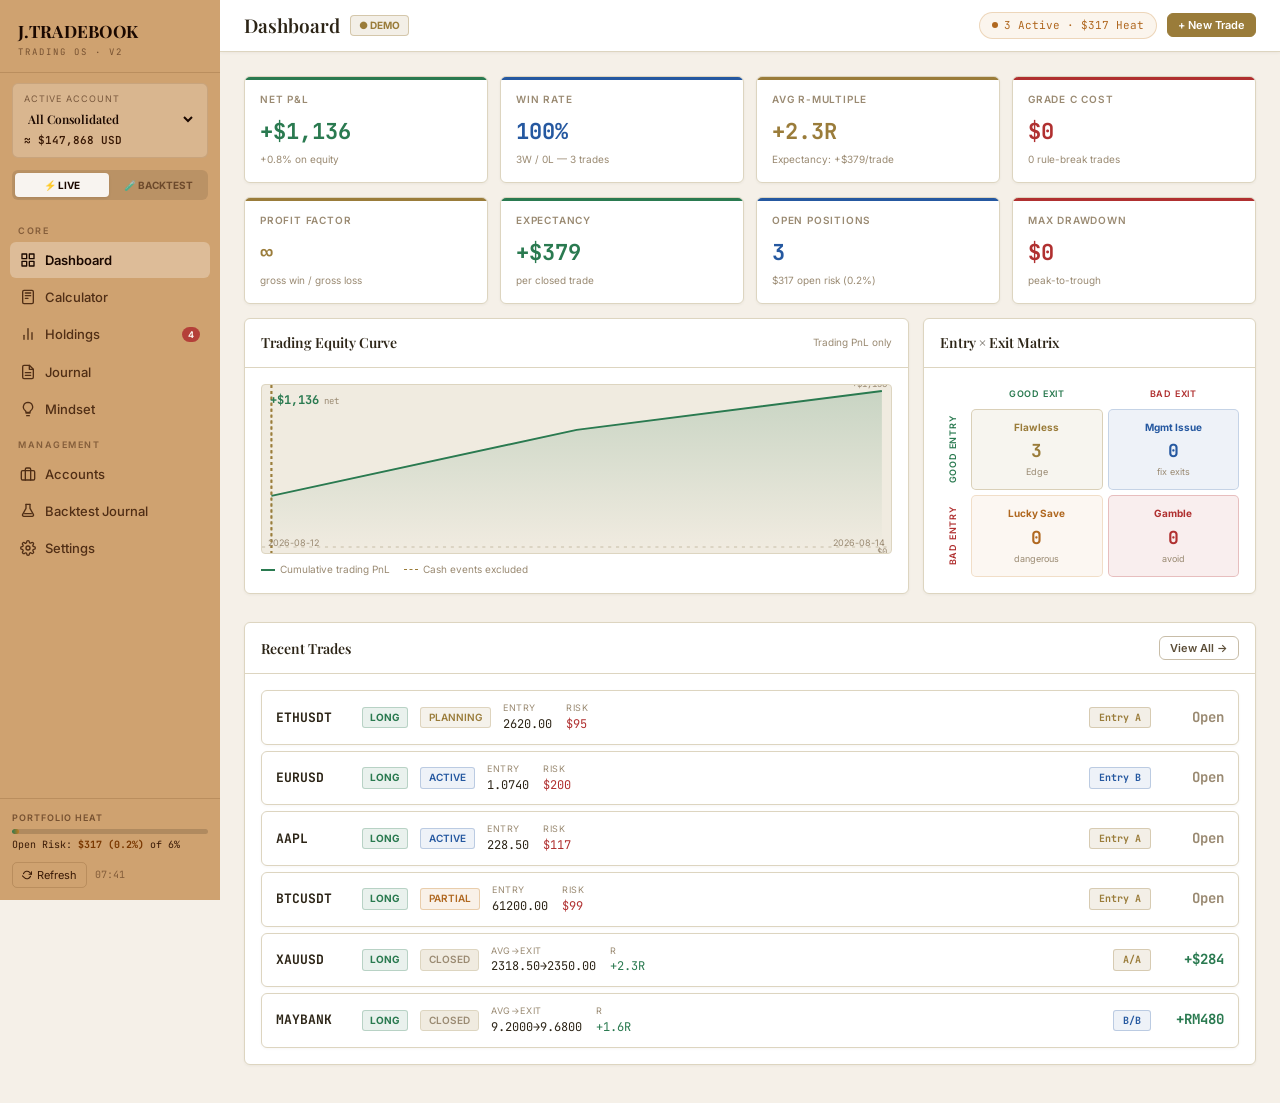
==== commit 1015f6e9: "Account balances reflect each account's own env (LIVE/BACKTEST) + partial-booked cash" ====
--- a/projects/public/index.html
+++ b/projects/public/index.html
@@ -7,9 +7,9 @@
   <link rel="preconnect" href="https://fonts.googleapis.com">
   <link rel="preconnect" href="https://fonts.gstatic.com" crossorigin>
   <link href="https://fonts.googleapis.com/css2?family=Playfair+Display:wght@400;600;700&family=JetBrains+Mono:wght@400;500;600&family=Inter:wght@300;400;500;600&display=swap" rel="stylesheet">
-  <link rel="stylesheet" href="css/base.css?v=14">
-  <link rel="stylesheet" href="css/layout.css?v=14">
-  <link rel="stylesheet" href="css/components.css?v=14">
+  <link rel="stylesheet" href="css/base.css?v=16">
+  <link rel="stylesheet" href="css/layout.css?v=16">
+  <link rel="stylesheet" href="css/components.css?v=16">
 </head>
 <body>
 
@@ -151,20 +151,20 @@
   </div>
 
   <!-- Scripts — load order matters -->
-  <script src="js/data.js?v=14"></script>
-  <script src="js/utils.js?v=14"></script>
-  <script src="js/charts.js?v=14"></script>
-  <script src="js/ui.js?v=14"></script>
-  <script src="js/router.js?v=14"></script>
-  <script src="pages/dashboard.js?v=14"></script>
-  <script src="pages/calculator.js?v=14"></script>
-  <script src="pages/holdings.js?v=14"></script>
-  <script src="pages/journal.js?v=14"></script>
-  <script src="pages/mindset.js?v=14"></script>
-  <script src="pages/accounts.js?v=14"></script>
-  <script src="pages/backtest.js?v=14"></script>
-  <script src="pages/settings.js?v=14"></script>
-  <script src="js/app.js?v=14"></script>
+  <script src="js/data.js?v=16"></script>
+  <script src="js/utils.js?v=16"></script>
+  <script src="js/charts.js?v=16"></script>
+  <script src="js/ui.js?v=16"></script>
+  <script src="js/router.js?v=16"></script>
+  <script src="pages/dashboard.js?v=16"></script>
+  <script src="pages/calculator.js?v=16"></script>
+  <script src="pages/holdings.js?v=16"></script>
+  <script src="pages/journal.js?v=16"></script>
+  <script src="pages/mindset.js?v=16"></script>
+  <script src="pages/accounts.js?v=16"></script>
+  <script src="pages/backtest.js?v=16"></script>
+  <script src="pages/settings.js?v=16"></script>
+  <script src="js/app.js?v=16"></script>
 
 </body>
 </html>
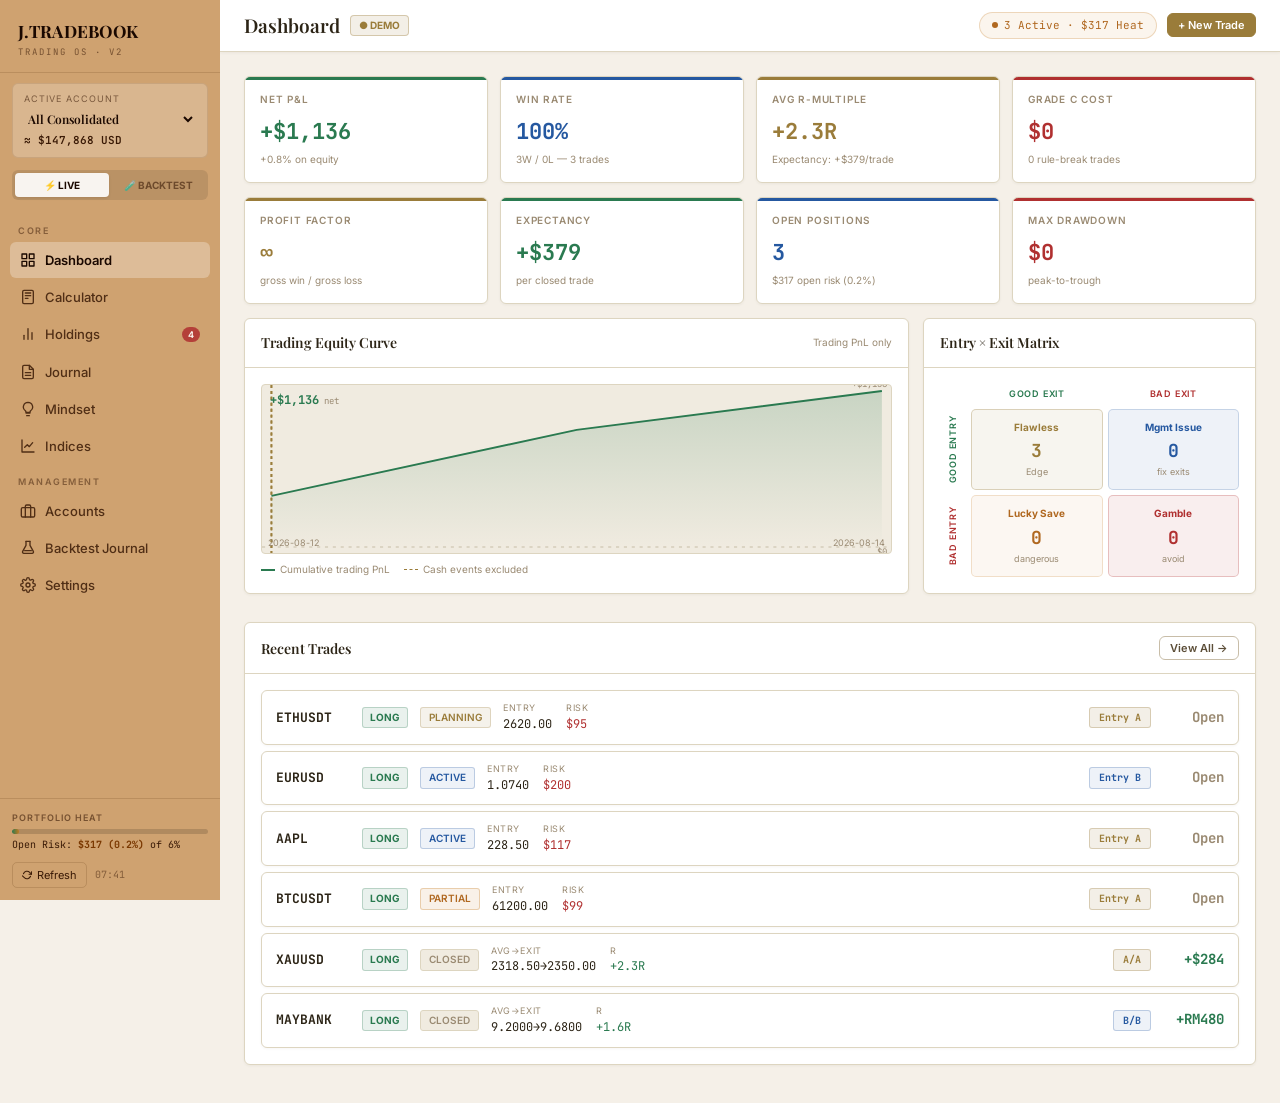
==== commit ef3fa5b2: "Add Indices tab: embedded TradingView charts (MY/US/sector), watchlist in prefs" ====
--- a/projects/public/index.html
+++ b/projects/public/index.html
@@ -7,9 +7,9 @@
   <link rel="preconnect" href="https://fonts.googleapis.com">
   <link rel="preconnect" href="https://fonts.gstatic.com" crossorigin>
   <link href="https://fonts.googleapis.com/css2?family=Playfair+Display:wght@400;600;700&family=JetBrains+Mono:wght@400;500;600&family=Inter:wght@300;400;500;600&display=swap" rel="stylesheet">
-  <link rel="stylesheet" href="css/base.css?v=16">
-  <link rel="stylesheet" href="css/layout.css?v=16">
-  <link rel="stylesheet" href="css/components.css?v=16">
+  <link rel="stylesheet" href="css/base.css?v=19">
+  <link rel="stylesheet" href="css/layout.css?v=19">
+  <link rel="stylesheet" href="css/components.css?v=19">
 </head>
 <body>
 
@@ -56,6 +56,10 @@
       <div class="nav-item" data-page="p-mindset" onclick="nav('p-mindset')">
         <svg class="nav-icon" viewBox="0 0 24 24" fill="none" stroke="currentColor" stroke-width="2" stroke-linecap="round" stroke-linejoin="round"><path d="M9 18h6"/><path d="M10 22h4"/><path d="M12 2a7 7 0 0 0-4 12.7c.6.5 1 1.3 1 2.1v.2h6v-.2c0-.8.4-1.6 1-2.1A7 7 0 0 0 12 2z"/></svg>
         Mindset
+      </div>
+      <div class="nav-item" data-page="p-indices" onclick="nav('p-indices')">
+        <svg class="nav-icon" viewBox="0 0 24 24" fill="none" stroke="currentColor" stroke-width="2" stroke-linecap="round" stroke-linejoin="round"><path d="M3 3v18h18"/><path d="M7 14l4-4 3 3 5-6"/></svg>
+        Indices
       </div>
 
       <div class="sb-sec">Management</div>
@@ -110,6 +114,7 @@
       <div class="page" id="p-holdings"></div>
       <div class="page" id="p-journal"></div>
       <div class="page" id="p-mindset"></div>
+      <div class="page" id="p-indices"></div>
       <div class="page" id="p-accounts"></div>
       <div class="page" id="p-backtest"></div>
       <div class="page" id="p-settings"></div>
@@ -151,20 +156,21 @@
   </div>
 
   <!-- Scripts — load order matters -->
-  <script src="js/data.js?v=16"></script>
-  <script src="js/utils.js?v=16"></script>
-  <script src="js/charts.js?v=16"></script>
-  <script src="js/ui.js?v=16"></script>
-  <script src="js/router.js?v=16"></script>
-  <script src="pages/dashboard.js?v=16"></script>
-  <script src="pages/calculator.js?v=16"></script>
-  <script src="pages/holdings.js?v=16"></script>
-  <script src="pages/journal.js?v=16"></script>
-  <script src="pages/mindset.js?v=16"></script>
-  <script src="pages/accounts.js?v=16"></script>
-  <script src="pages/backtest.js?v=16"></script>
-  <script src="pages/settings.js?v=16"></script>
-  <script src="js/app.js?v=16"></script>
+  <script src="js/data.js?v=19"></script>
+  <script src="js/utils.js?v=19"></script>
+  <script src="js/charts.js?v=19"></script>
+  <script src="js/ui.js?v=19"></script>
+  <script src="js/router.js?v=19"></script>
+  <script src="pages/dashboard.js?v=19"></script>
+  <script src="pages/calculator.js?v=19"></script>
+  <script src="pages/holdings.js?v=19"></script>
+  <script src="pages/journal.js?v=19"></script>
+  <script src="pages/mindset.js?v=19"></script>
+  <script src="pages/indices.js?v=19"></script>
+  <script src="pages/accounts.js?v=19"></script>
+  <script src="pages/backtest.js?v=19"></script>
+  <script src="pages/settings.js?v=19"></script>
+  <script src="js/app.js?v=19"></script>
 
 </body>
 </html>
--- a/projects/public/css/components.css
+++ b/projects/public/css/components.css
@@ -203,6 +203,32 @@
 .rep-frp{font-family:var(--mono);}
 .rep-cap{display:flex;flex-wrap:wrap;gap:8px 18px;margin-top:9px;padding-top:9px;border-top:1px solid var(--border);font-size:12px;color:var(--muted);font-family:var(--mono);}
 .rep-cap b{color:var(--text);font-weight:700;}
+/* ══ IN-TRADE MANAGEMENT TIMELINE ══ */
+.ev-timeline{display:flex;flex-direction:column;gap:2px;}
+.ev-item{display:flex;gap:10px;padding:8px 0;border-bottom:1px dashed var(--border);}
+.ev-item:last-child{border-bottom:none;}
+.ev-dot{flex:0 0 24px;height:24px;display:flex;align-items:center;justify-content:center;font-size:14px;background:var(--surface2);border:1px solid var(--border);border-radius:50%;}
+.ev-body{flex:1;min-width:0;}
+.ev-head{display:flex;align-items:baseline;gap:8px;flex-wrap:wrap;font-size:13px;}
+.ev-meta{font-family:var(--mono);font-size:12px;color:var(--text2);}
+.ev-time{margin-left:auto;font-family:var(--mono);font-size:10px;color:var(--muted);white-space:nowrap;}
+.ev-note{font-size:12px;color:var(--text2);line-height:1.5;margin-top:3px;white-space:pre-wrap;}
+.ev-shots{display:flex;flex-wrap:wrap;gap:6px;margin-top:6px;}
+.ev-thumb{width:88px;height:60px;object-fit:cover;border:1px solid var(--border);border-radius:5px;cursor:zoom-in;background:#000;}
+/* ══ INDICES ══ */
+.idx-add{display:flex;gap:8px;flex-wrap:wrap;align-items:center;margin-bottom:8px;}
+.idx-add .fi{flex:1 1 200px;}
+.idx-hint{font-size:11px;color:var(--muted);margin-bottom:16px;display:flex;flex-wrap:wrap;gap:6px;align-items:center;}
+.idx-group{margin-bottom:20px;}
+.idx-gh{font-size:12px;font-weight:700;letter-spacing:1px;text-transform:uppercase;color:var(--gold);border-bottom:1px solid var(--border);padding-bottom:6px;margin-bottom:12px;}
+.idx-card{border:1px solid var(--border);border-radius:8px;overflow:hidden;margin-bottom:14px;background:var(--surface);}
+.idx-card-h{display:flex;align-items:center;gap:10px;padding:9px 12px;border-bottom:1px solid var(--border);background:var(--surface2);}
+.idx-label{font-weight:700;font-size:14px;}
+.idx-sym{font-family:var(--mono);font-size:11px;color:var(--muted);}
+.idx-chart{height:440px;width:100%;}
+.idx-chart iframe{width:100%!important;height:100%!important;}
+.idx-attrib{font-size:11px;color:var(--muted);text-align:right;margin-top:4px;}
+@media (max-width:768px){ .idx-chart{height:340px;} }
 
 .ptags{display:flex;flex-wrap:wrap;gap:5px;margin:8px 0;}
 .ptag{padding:4px 11px;border-radius:20px;font-size:11px;font-weight:500;border:1px solid var(--border2);color:var(--text2);cursor:pointer;background:transparent;transition:all .15s;}
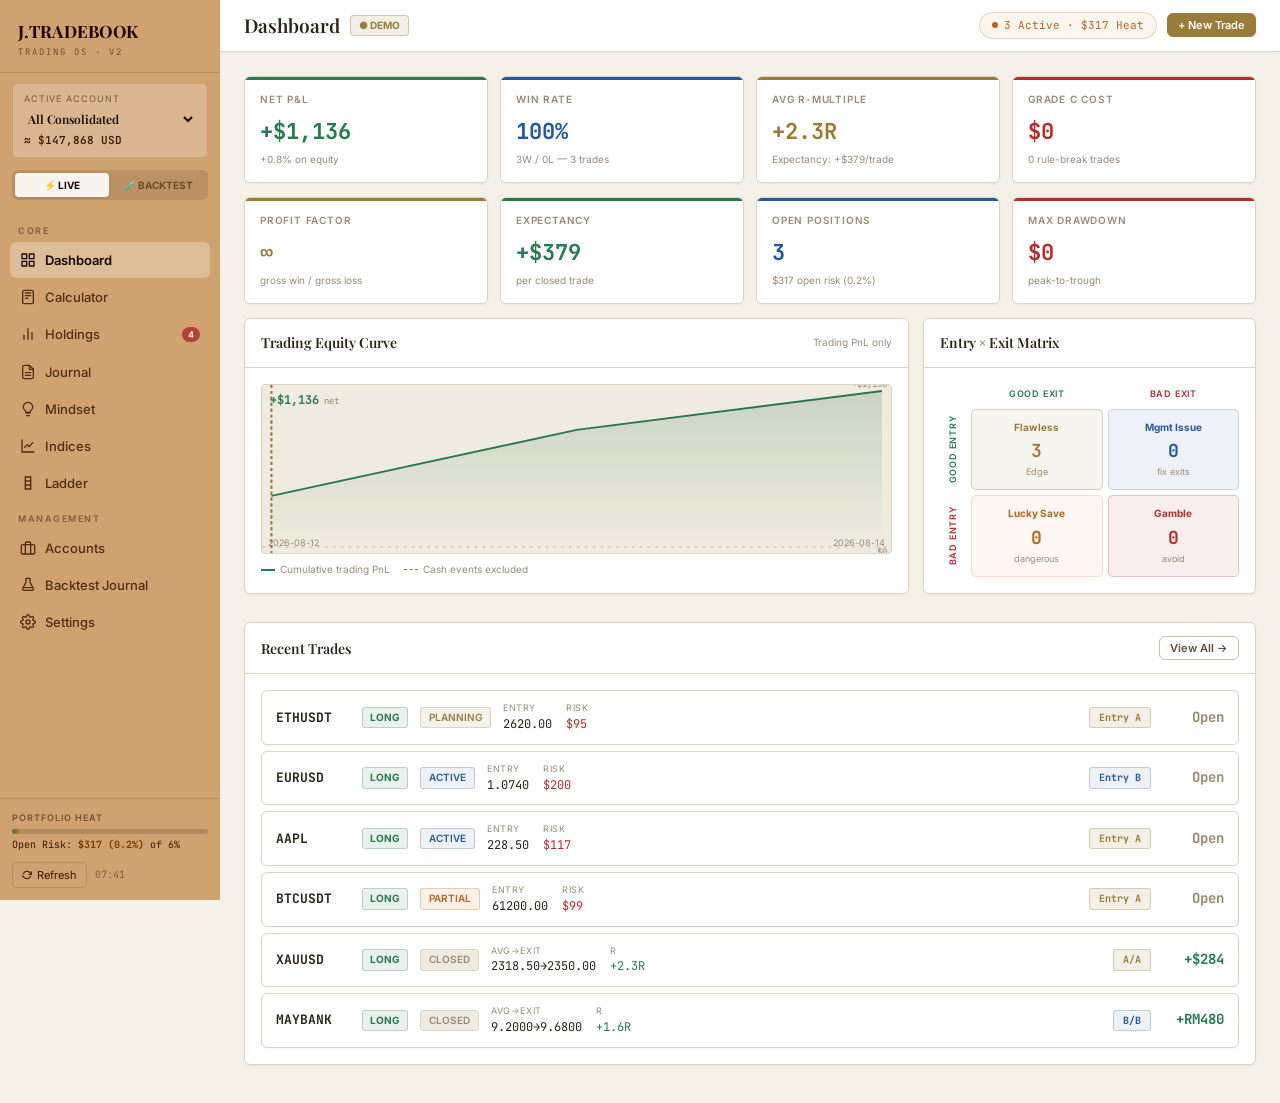
==== commit fd6541ce: "Add Ladder tab: double-up plan with profit skims to goal" ====
--- a/projects/public/index.html
+++ b/projects/public/index.html
@@ -7,9 +7,9 @@
   <link rel="preconnect" href="https://fonts.googleapis.com">
   <link rel="preconnect" href="https://fonts.gstatic.com" crossorigin>
   <link href="https://fonts.googleapis.com/css2?family=Playfair+Display:wght@400;600;700&family=JetBrains+Mono:wght@400;500;600&family=Inter:wght@300;400;500;600&display=swap" rel="stylesheet">
-  <link rel="stylesheet" href="css/base.css?v=19">
-  <link rel="stylesheet" href="css/layout.css?v=19">
-  <link rel="stylesheet" href="css/components.css?v=19">
+  <link rel="stylesheet" href="css/base.css?v=21">
+  <link rel="stylesheet" href="css/layout.css?v=21">
+  <link rel="stylesheet" href="css/components.css?v=21">
 </head>
 <body>
 
@@ -60,6 +60,10 @@
       <div class="nav-item" data-page="p-indices" onclick="nav('p-indices')">
         <svg class="nav-icon" viewBox="0 0 24 24" fill="none" stroke="currentColor" stroke-width="2" stroke-linecap="round" stroke-linejoin="round"><path d="M3 3v18h18"/><path d="M7 14l4-4 3 3 5-6"/></svg>
         Indices
+      </div>
+      <div class="nav-item" data-page="p-ladder" onclick="nav('p-ladder')">
+        <svg class="nav-icon" viewBox="0 0 24 24" fill="none" stroke="currentColor" stroke-width="2" stroke-linecap="round" stroke-linejoin="round"><path d="M8 3h8"/><path d="M8 9h8"/><path d="M8 15h8"/><path d="M8 21h8"/><path d="M8 3v18"/><path d="M16 3v18"/></svg>
+        Ladder
       </div>
 
       <div class="sb-sec">Management</div>
@@ -115,6 +119,7 @@
       <div class="page" id="p-journal"></div>
       <div class="page" id="p-mindset"></div>
       <div class="page" id="p-indices"></div>
+      <div class="page" id="p-ladder"></div>
       <div class="page" id="p-accounts"></div>
       <div class="page" id="p-backtest"></div>
       <div class="page" id="p-settings"></div>
@@ -156,21 +161,22 @@
   </div>
 
   <!-- Scripts — load order matters -->
-  <script src="js/data.js?v=19"></script>
-  <script src="js/utils.js?v=19"></script>
-  <script src="js/charts.js?v=19"></script>
-  <script src="js/ui.js?v=19"></script>
-  <script src="js/router.js?v=19"></script>
-  <script src="pages/dashboard.js?v=19"></script>
-  <script src="pages/calculator.js?v=19"></script>
-  <script src="pages/holdings.js?v=19"></script>
-  <script src="pages/journal.js?v=19"></script>
-  <script src="pages/mindset.js?v=19"></script>
-  <script src="pages/indices.js?v=19"></script>
-  <script src="pages/accounts.js?v=19"></script>
-  <script src="pages/backtest.js?v=19"></script>
-  <script src="pages/settings.js?v=19"></script>
-  <script src="js/app.js?v=19"></script>
+  <script src="js/data.js?v=21"></script>
+  <script src="js/utils.js?v=21"></script>
+  <script src="js/charts.js?v=21"></script>
+  <script src="js/ui.js?v=21"></script>
+  <script src="js/router.js?v=21"></script>
+  <script src="pages/dashboard.js?v=21"></script>
+  <script src="pages/calculator.js?v=21"></script>
+  <script src="pages/holdings.js?v=21"></script>
+  <script src="pages/journal.js?v=21"></script>
+  <script src="pages/mindset.js?v=21"></script>
+  <script src="pages/indices.js?v=21"></script>
+  <script src="pages/ladder.js?v=21"></script>
+  <script src="pages/accounts.js?v=21"></script>
+  <script src="pages/backtest.js?v=21"></script>
+  <script src="pages/settings.js?v=21"></script>
+  <script src="js/app.js?v=21"></script>
 
 </body>
 </html>
--- a/projects/public/css/components.css
+++ b/projects/public/css/components.css
@@ -229,6 +229,20 @@
 .idx-chart iframe{width:100%!important;height:100%!important;}
 .idx-attrib{font-size:11px;color:var(--muted);text-align:right;margin-top:4px;}
 @media (max-width:768px){ .idx-chart{height:340px;} }
+/* ══ LADDER ══ */
+.lad-controls{display:grid;grid-template-columns:repeat(auto-fit,minmax(200px,1fr));gap:12px;margin-bottom:14px;}
+.lad-sum{display:grid;grid-template-columns:repeat(auto-fit,minmax(130px,1fr));gap:8px;margin-bottom:14px;}
+.lad-table{border:1px solid var(--border);border-radius:8px;overflow:hidden;font-family:var(--mono);font-size:12px;}
+.lad-row{display:grid;grid-template-columns:36px repeat(6,1fr);gap:6px;padding:8px 10px;border-bottom:1px solid var(--border);align-items:center;}
+.lad-row:last-child{border-bottom:none;}
+.lad-row div:not(:first-child){text-align:right;}
+.lad-h{background:var(--surface2);font-family:var(--font);font-size:9px;text-transform:uppercase;letter-spacing:.4px;color:var(--muted);font-weight:700;}
+.lad-row.hit{background:color-mix(in srgb,var(--green) 12%,var(--surface));font-weight:600;}
+.lad-row .g{color:var(--green);}
+@media (max-width:720px){
+  .lad-table{font-size:10px;overflow-x:auto;}
+  .lad-row{grid-template-columns:28px repeat(6,minmax(58px,1fr));min-width:460px;}
+}
 
 .ptags{display:flex;flex-wrap:wrap;gap:5px;margin:8px 0;}
 .ptag{padding:4px 11px;border-radius:20px;font-size:11px;font-weight:500;border:1px solid var(--border2);color:var(--text2);cursor:pointer;background:transparent;transition:all .15s;}
